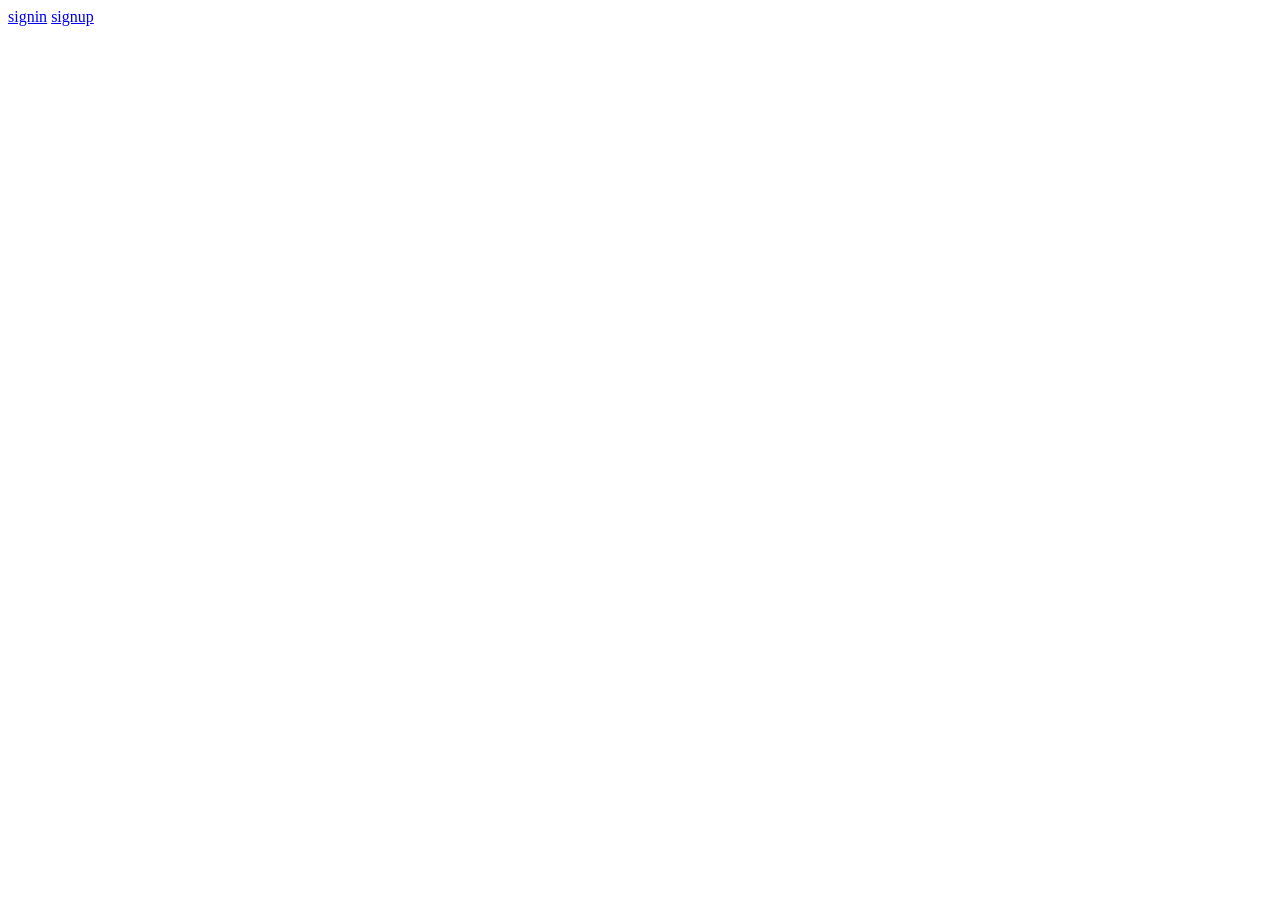
==== index.html @ 2dc0cbb9 "Add feature: Sing up form" ====
<!DOCTYPE html>
<html lang="en">
<head>
    <meta charset="UTF-8">
    <meta name="viewport" content="width=device-width, initial-scale=1.0">
    <title>main store</title>
    
    <link rel="icon" type="image/jpg" href="src/icons/main-store.jpg">

</head>
<body>
    <a href="src/signin.html">signin</a>
    <a href="src/signup.html">signup</a>

    
</body>
</html>
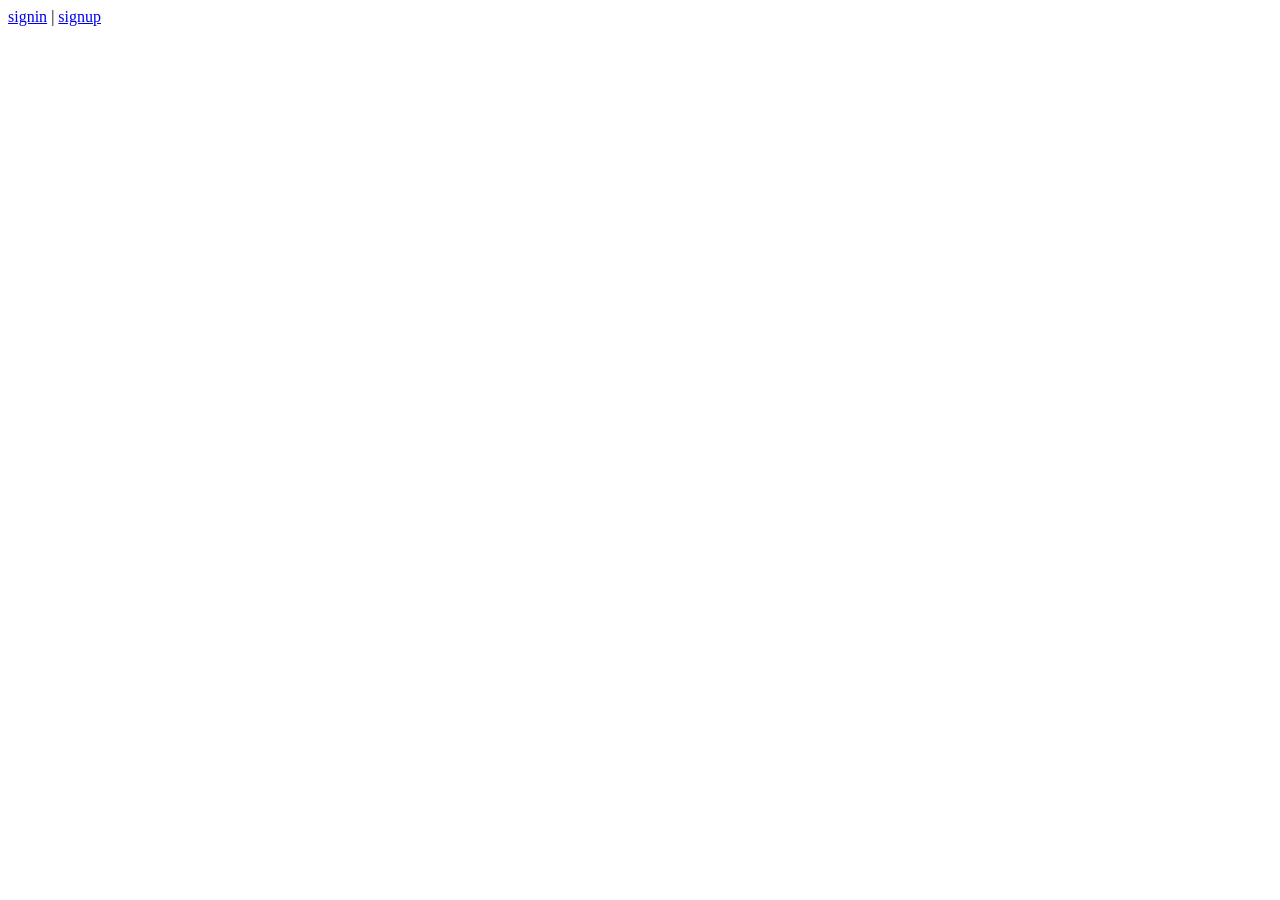
==== commit b79e4e9e: "Feature: API signup.php" ====
--- a/index.html
+++ b/index.html
@@ -9,7 +9,7 @@
 
 </head>
 <body>
-    <a href="src/signin.html">signin</a>
+    <a href="src/signin.html">signin</a> |
     <a href="src/signup.html">signup</a>
 
     
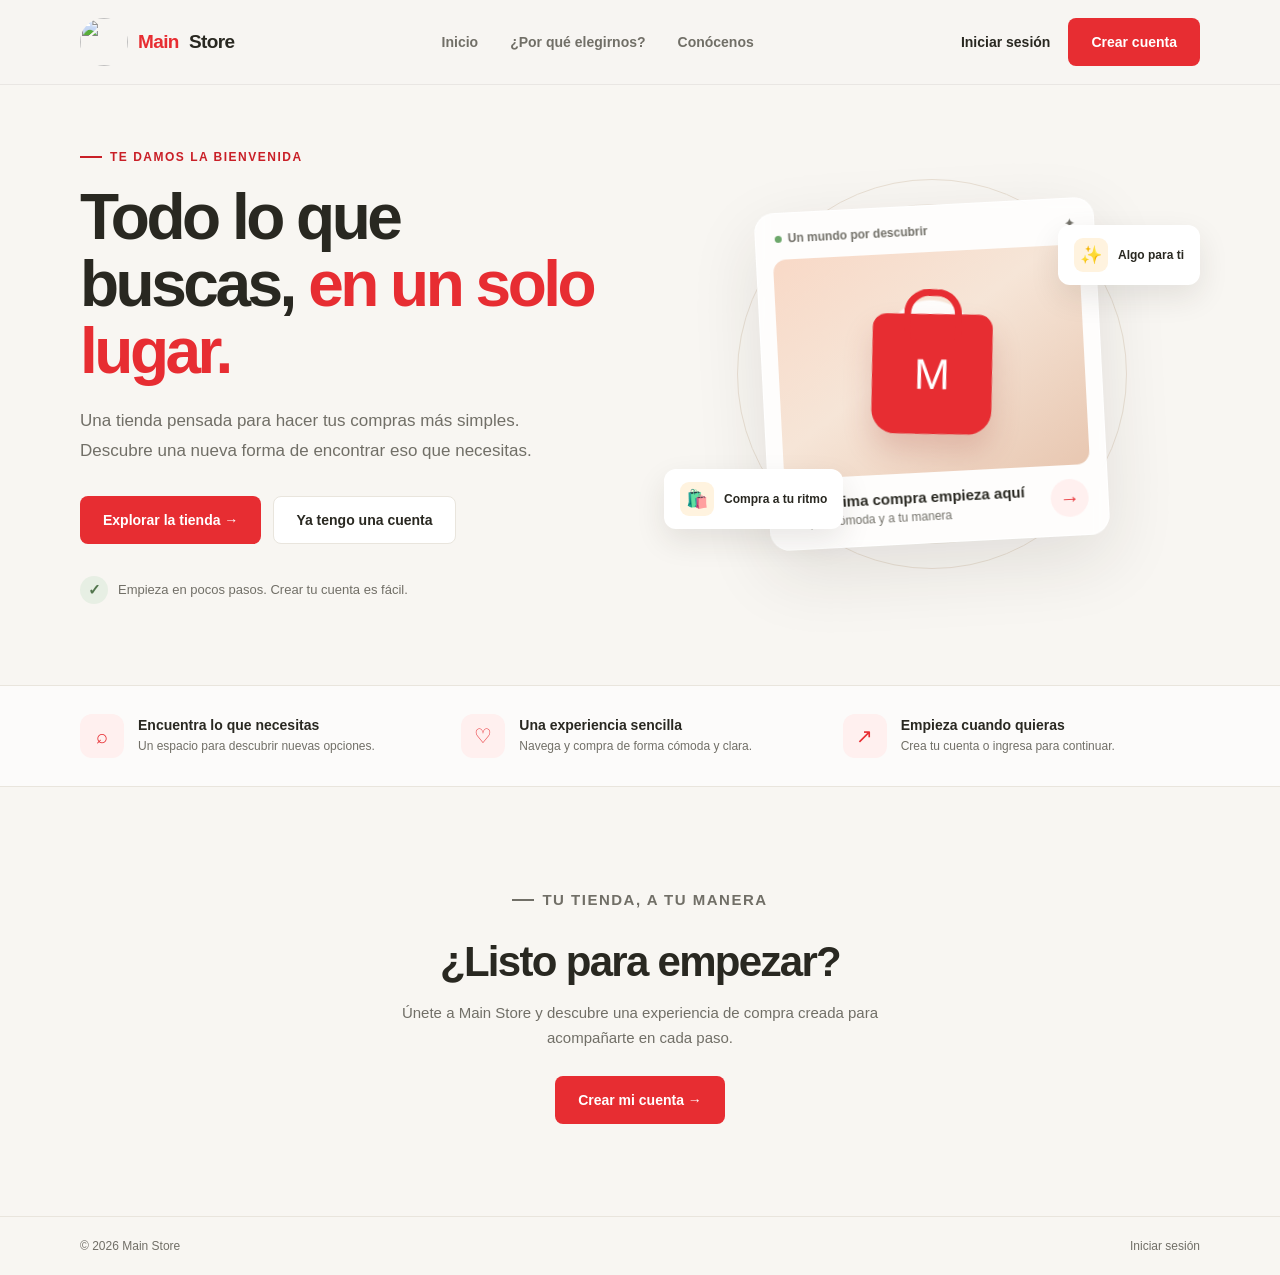
==== commit c7d049ae: "Landing page creation, defining user and administrator roles" ====
--- a/index.html
+++ b/index.html
@@ -1,17 +1,688 @@
 <!DOCTYPE html>
-<html lang="en">
+<html lang="es">
 <head>
     <meta charset="UTF-8">
     <meta name="viewport" content="width=device-width, initial-scale=1.0">
-    <title>main store</title>
-    
-    <link rel="icon" type="image/jpg" href="src/icons/main-store.jpg">
-
+    <meta name="description" content="Descubre Main Store, una forma fácil y cercana de encontrar lo que buscas.">
+    <meta name="theme-color" content="#f8f6f2">
+    <title>Main Store | Todo lo que buscas, en un solo lugar</title>
+    <link rel="icon" type="image/jpeg" href="src/icons/main-store.jpg">
+    <style>
+        :root {
+            color-scheme: light;
+            --ink: #292821;
+            --muted: #716f67;
+            --red: #e72d32;
+            --red-dark: #c91f27;
+            --cream: #f8f6f2;
+            --white: #fff;
+            --line: #e9e5dd;
+            --shadow: 0 24px 70px rgba(48, 40, 30, .11);
+        }
+
+        * {
+            box-sizing: border-box;
+        }
+
+        html {
+            scroll-behavior: smooth;
+        }
+
+        body {
+            margin: 0;
+            background: var(--cream);
+            color: var(--ink);
+            font-family: "Segoe UI", Arial, sans-serif;
+            -webkit-font-smoothing: antialiased;
+        }
+
+        a {
+            color: inherit;
+            text-decoration: none;
+        }
+
+        .container {
+            width: min(1120px, calc(100% - 48px));
+            margin: 0 auto;
+        }
+
+        .site-header {
+            position: relative;
+            z-index: 1;
+            border-bottom: 1px solid rgba(41, 40, 33, .07);
+            background: rgba(248, 246, 242, .92);
+        }
+
+        .header-inner {
+            display: flex;
+            min-height: 84px;
+            align-items: center;
+            justify-content: space-between;
+            gap: 24px;
+        }
+
+        .brand {
+            display: inline-flex;
+            align-items: center;
+            gap: 10px;
+            font-size: 19px;
+            font-weight: 800;
+            letter-spacing: -.6px;
+        }
+
+        .brand img {
+            width: 48px;
+            height: 48px;
+            border-radius: 50%;
+            object-fit: cover;
+        }
+
+        .brand span {
+            color: var(--red);
+        }
+
+        .main-nav {
+            display: flex;
+            align-items: center;
+            gap: 32px;
+            color: var(--muted);
+            font-size: 14px;
+            font-weight: 600;
+        }
+
+        .main-nav a:hover,
+        .text-link:hover {
+            color: var(--red-dark);
+        }
+
+        .header-actions {
+            display: flex;
+            align-items: center;
+            gap: 18px;
+            font-size: 14px;
+            font-weight: 700;
+        }
+
+        .text-link {
+            transition: color .2s ease;
+        }
+
+        .button {
+            display: inline-flex;
+            min-height: 48px;
+            align-items: center;
+            justify-content: center;
+            padding: 0 22px;
+            border: 1px solid transparent;
+            border-radius: 8px;
+            background: var(--red);
+            color: var(--white);
+            font-size: 14px;
+            font-weight: 700;
+            transition: background .2s ease, transform .2s ease, box-shadow .2s ease;
+        }
+
+        .button:hover {
+            transform: translateY(-2px);
+            background: var(--red-dark);
+            box-shadow: 0 8px 20px rgba(201, 31, 39, .2);
+        }
+
+        .button-secondary {
+            border-color: var(--line);
+            background: var(--white);
+            color: var(--ink);
+        }
+
+        .button-secondary:hover {
+            border-color: var(--ink);
+            background: var(--white);
+            color: var(--ink);
+            box-shadow: none;
+        }
+
+        .hero {
+            display: grid;
+            min-height: 600px;
+            grid-template-columns: 1fr 1fr;
+            align-items: center;
+            gap: 48px;
+            padding-top: 54px;
+            padding-bottom: 76px;
+        }
+
+        .eyebrow {
+            display: inline-flex;
+            align-items: center;
+            gap: 8px;
+            margin: 0 0 20px;
+            color: var(--red-dark);
+            font-size: 12px;
+            font-weight: 800;
+            letter-spacing: 1.5px;
+            text-transform: uppercase;
+        }
+
+        .eyebrow::before {
+            width: 22px;
+            height: 2px;
+            background: currentColor;
+            content: "";
+        }
+
+        h1 {
+            max-width: 550px;
+            margin: 0;
+            font-size: clamp(42px, 5vw, 66px);
+            font-weight: 800;
+            letter-spacing: -3.5px;
+            line-height: 1.04;
+        }
+
+        h1 span {
+            color: var(--red);
+        }
+
+        .hero-copy {
+            max-width: 470px;
+            margin: 22px 0 30px;
+            color: var(--muted);
+            font-size: 17px;
+            line-height: 1.75;
+        }
+
+        .hero-actions {
+            display: flex;
+            flex-wrap: wrap;
+            gap: 12px;
+        }
+
+        .hero-note {
+            display: flex;
+            align-items: center;
+            gap: 10px;
+            margin-top: 32px;
+            color: var(--muted);
+            font-size: 13px;
+        }
+
+        .note-dot {
+            display: grid;
+            width: 28px;
+            height: 28px;
+            place-items: center;
+            border-radius: 50%;
+            background: #e7efe4;
+            color: #52754d;
+            font-size: 15px;
+            font-weight: 800;
+        }
+
+        .hero-art {
+            position: relative;
+            display: grid;
+            min-height: 430px;
+            place-items: center;
+            isolation: isolate;
+        }
+
+        .art-orbit {
+            position: absolute;
+            z-index: -1;
+            width: min(390px, 85%);
+            aspect-ratio: 1;
+            border: 1px solid #e8dfd3;
+            border-radius: 50%;
+        }
+
+        .art-orbit::before,
+        .art-orbit::after {
+            position: absolute;
+            border: 1px solid #eee8df;
+            border-radius: 50%;
+            content: "";
+            inset: 24px;
+        }
+
+        .art-orbit::after {
+            inset: 50px;
+        }
+
+        .showcase {
+            position: relative;
+            width: min(340px, 76%);
+            padding: 16px;
+            transform: rotate(-3deg);
+            border: 1px solid rgba(255, 255, 255, .8);
+            border-radius: 20px;
+            background: rgba(255, 255, 255, .78);
+            box-shadow: var(--shadow);
+            backdrop-filter: blur(8px);
+        }
+
+        .showcase-top {
+            display: flex;
+            align-items: center;
+            justify-content: space-between;
+            padding: 2px 3px 14px;
+            color: var(--muted);
+            font-size: 12px;
+            font-weight: 700;
+        }
+
+        .live-dot {
+            display: inline-block;
+            width: 7px;
+            height: 7px;
+            margin-right: 6px;
+            border-radius: 50%;
+            background: #6ca76a;
+        }
+
+        .showcase-image {
+            display: grid;
+            min-height: 220px;
+            place-items: center;
+            overflow: hidden;
+            border-radius: 13px;
+            background:
+                radial-gradient(circle at 50% 43%, rgba(255,255,255,.92) 0 23%, transparent 24%),
+                linear-gradient(145deg, #f8d9c7 0%, #f6e5d7 45%, #e8c7b1 100%);
+        }
+
+        .bag {
+            position: relative;
+            display: grid;
+            width: 120px;
+            height: 120px;
+            margin-top: 23px;
+            place-items: center;
+            border-radius: 14px 14px 24px 24px;
+            background: var(--red);
+            box-shadow: 0 17px 30px rgba(160, 49, 39, .2);
+            color: white;
+            font-size: 43px;
+            transform: rotate(4deg);
+        }
+
+        .bag::before {
+            position: absolute;
+            top: -25px;
+            width: 44px;
+            height: 44px;
+            border: 7px solid var(--red);
+            border-bottom: 0;
+            border-radius: 25px 25px 0 0;
+            content: "";
+        }
+
+        .showcase-bottom {
+            display: flex;
+            align-items: center;
+            justify-content: space-between;
+            gap: 12px;
+            padding: 14px 3px 2px;
+        }
+
+        .showcase-bottom strong {
+            display: block;
+            font-size: 15px;
+        }
+
+        .showcase-bottom small {
+            display: block;
+            margin-top: 4px;
+            color: var(--muted);
+            font-size: 12px;
+        }
+
+        .round-arrow {
+            display: grid;
+            width: 38px;
+            height: 38px;
+            flex: 0 0 auto;
+            place-items: center;
+            border-radius: 50%;
+            background: #fff0ef;
+            color: var(--red);
+            font-size: 20px;
+        }
+
+        .floating-card {
+            position: absolute;
+            display: flex;
+            align-items: center;
+            gap: 10px;
+            padding: 12px 15px;
+            border: 1px solid rgba(255, 255, 255, .9);
+            border-radius: 12px;
+            background: var(--white);
+            box-shadow: 0 12px 30px rgba(48, 40, 30, .1);
+            font-size: 12px;
+            font-weight: 700;
+        }
+
+        .floating-card span {
+            display: grid;
+            width: 34px;
+            height: 34px;
+            place-items: center;
+            border-radius: 9px;
+            background: #fff3df;
+            font-size: 18px;
+        }
+
+        .floating-one {
+            top: 66px;
+            right: 0;
+        }
+
+        .floating-two {
+            bottom: 60px;
+            left: 0;
+        }
+
+        .benefits {
+            border-top: 1px solid var(--line);
+            border-bottom: 1px solid var(--line);
+            background: rgba(255, 255, 255, .62);
+        }
+
+        .benefit-grid {
+            display: grid;
+            grid-template-columns: repeat(3, 1fr);
+            gap: 24px;
+            padding-top: 28px;
+            padding-bottom: 28px;
+        }
+
+        .benefit {
+            display: flex;
+            align-items: center;
+            gap: 14px;
+        }
+
+        .benefit-icon {
+            display: grid;
+            width: 44px;
+            height: 44px;
+            flex: 0 0 auto;
+            place-items: center;
+            border-radius: 12px;
+            background: #fff0ef;
+            color: var(--red);
+            font-size: 20px;
+        }
+
+        .benefit strong {
+            display: block;
+            font-size: 14px;
+        }
+
+        .benefit p {
+            margin: 4px 0 0;
+            color: var(--muted);
+            font-size: 12px;
+            line-height: 1.5;
+        }
+
+        .welcome {
+            padding: 86px 0 92px;
+            text-align: center;
+        }
+
+        .welcome .eyebrow {
+            justify-content: center;
+        }
+
+        .welcome h2 {
+            margin: 0;
+            font-size: clamp(30px, 4vw, 42px);
+            letter-spacing: -1.7px;
+        }
+
+        .welcome > p {
+            max-width: 520px;
+            margin: 14px auto 25px;
+            color: var(--muted);
+            font-size: 15px;
+            line-height: 1.7;
+        }
+
+        .site-footer {
+            padding: 22px 0;
+            border-top: 1px solid var(--line);
+            color: var(--muted);
+            font-size: 12px;
+        }
+
+        .footer-inner {
+            display: flex;
+            align-items: center;
+            justify-content: space-between;
+            gap: 20px;
+        }
+
+        @media (max-width: 760px) {
+            .container {
+                width: min(100% - 36px, 560px);
+            }
+
+            .header-inner {
+                min-height: 72px;
+            }
+
+            .main-nav {
+                display: none;
+            }
+
+            .header-actions {
+                gap: 12px;
+                font-size: 13px;
+            }
+
+            .header-actions .button {
+                min-height: 41px;
+                padding: 0 14px;
+            }
+
+            .hero {
+                min-height: 0;
+                grid-template-columns: 1fr;
+                gap: 10px;
+                padding-top: 64px;
+                padding-bottom: 46px;
+            }
+
+            h1 {
+                max-width: 520px;
+                letter-spacing: -2.4px;
+            }
+
+            .hero-copy {
+                font-size: 15px;
+            }
+
+            .hero-art {
+                min-height: 380px;
+            }
+
+            .benefit-grid {
+                grid-template-columns: 1fr;
+                gap: 20px;
+                padding-top: 24px;
+                padding-bottom: 24px;
+            }
+
+            .welcome {
+                padding: 68px 0;
+            }
+        }
+
+        @media (max-width: 420px) {
+            .container {
+                width: calc(100% - 28px);
+            }
+
+            .brand {
+                gap: 7px;
+                font-size: 16px;
+            }
+
+            .brand img {
+                width: 40px;
+                height: 40px;
+            }
+
+            .header-actions {
+                gap: 9px;
+                font-size: 12px;
+            }
+
+            .header-actions .button {
+                min-height: 38px;
+                padding: 0 10px;
+                font-size: 12px;
+            }
+
+            .hero {
+                padding-top: 48px;
+            }
+
+            .hero-actions .button {
+                flex: 1;
+                padding: 0 14px;
+            }
+
+            .hero-art {
+                min-height: 330px;
+            }
+
+            .floating-one {
+                top: 36px;
+            }
+
+            .floating-two {
+                bottom: 35px;
+            }
+        }
+
+        @media (prefers-reduced-motion: reduce) {
+            html {
+                scroll-behavior: auto;
+            }
+
+            *,
+            *::before,
+            *::after {
+                transition-duration: .01ms !important;
+            }
+        }
+    </style>
 </head>
 <body>
-    <a href="src/signin.html">signin</a> |
-    <a href="src/signup.html">signup</a>
-
-    
+    <header class="site-header">
+        <div class="container header-inner">
+            <a class="brand" href="index.html" aria-label="Main Store, inicio">
+                <img src="src/icons/main-store.jpg" alt="">
+                <span>Main</span> Store
+            </a>
+            <nav class="main-nav" aria-label="Navegación principal">
+                <a href="#inicio">Inicio</a>
+                <a href="#ventajas">¿Por qué elegirnos?</a>
+                <a href="#comenzar">Conócenos</a>
+            </nav>
+            <div class="header-actions">
+                <a class="text-link" href="src/signin.html">Iniciar sesión</a>
+                <a class="button" href="src/signup.html">Crear cuenta</a>
+            </div>
+        </div>
+    </header>
+
+    <main>
+        <section class="container hero" id="inicio">
+            <div class="hero-content">
+                <p class="eyebrow">Te damos la bienvenida</p>
+                <h1>Todo lo que buscas, <span>en un solo lugar.</span></h1>
+                <p class="hero-copy">
+                    Una tienda pensada para hacer tus compras más simples.
+                    Descubre una nueva forma de encontrar eso que necesitas.
+                </p>
+                <div class="hero-actions">
+                    <a class="button" href="src/signup.html">Explorar la tienda <span aria-hidden="true">&nbsp;→</span></a>
+                    <a class="button button-secondary" href="src/signin.html">Ya tengo una cuenta</a>
+                </div>
+                <div class="hero-note">
+                    <span class="note-dot" aria-hidden="true">✓</span>
+                    <span>Empieza en pocos pasos. Crear tu cuenta es fácil.</span>
+                </div>
+            </div>
+
+            <div class="hero-art" aria-label="Ilustración de una bolsa de compras">
+                <div class="art-orbit" aria-hidden="true"></div>
+                <div class="showcase">
+                    <div class="showcase-top">
+                        <span><span class="live-dot"></span>Un mundo por descubrir</span>
+                        <span aria-hidden="true">✦</span>
+                    </div>
+                    <div class="showcase-image" aria-hidden="true">
+                        <div class="bag">M</div>
+                    </div>
+                    <div class="showcase-bottom">
+                        <div>
+                            <strong>Tu próxima compra empieza aquí</strong>
+                            <small>Simple, cómoda y a tu manera</small>
+                        </div>
+                        <span class="round-arrow" aria-hidden="true">→</span>
+                    </div>
+                </div>
+                <div class="floating-card floating-one"><span aria-hidden="true">✨</span>Algo para ti</div>
+                <div class="floating-card floating-two"><span aria-hidden="true">🛍️</span>Compra a tu ritmo</div>
+            </div>
+        </section>
+
+        <section class="benefits" id="ventajas" aria-label="Ventajas de Main Store">
+            <div class="container benefit-grid">
+                <article class="benefit">
+                    <span class="benefit-icon" aria-hidden="true">⌕</span>
+                    <div>
+                        <strong>Encuentra lo que necesitas</strong>
+                        <p>Un espacio para descubrir nuevas opciones.</p>
+                    </div>
+                </article>
+                <article class="benefit">
+                    <span class="benefit-icon" aria-hidden="true">♡</span>
+                    <div>
+                        <strong>Una experiencia sencilla</strong>
+                        <p>Navega y compra de forma cómoda y clara.</p>
+                    </div>
+                </article>
+                <article class="benefit">
+                    <span class="benefit-icon" aria-hidden="true">↗</span>
+                    <div>
+                        <strong>Empieza cuando quieras</strong>
+                        <p>Crea tu cuenta o ingresa para continuar.</p>
+                    </div>
+                </article>
+            </div>
+        </section>
+
+        <section class="welcome container" id="comenzar">
+            <p class="eyebrow">Tu tienda, a tu manera</p>
+            <h2>¿Listo para empezar?</h2>
+            <p>
+                Únete a Main Store y descubre una experiencia de compra
+                creada para acompañarte en cada paso.
+            </p>
+            <a class="button" href="src/signup.html">Crear mi cuenta <span aria-hidden="true">&nbsp;→</span></a>
+        </section>
+    </main>
+
+    <footer class="site-footer">
+        <div class="container footer-inner">
+            <span>© 2026 Main Store</span>
+            <a class="text-link" href="src/signin.html">Iniciar sesión</a>
+        </div>
+    </footer>
 </body>
-</html>+</html>
